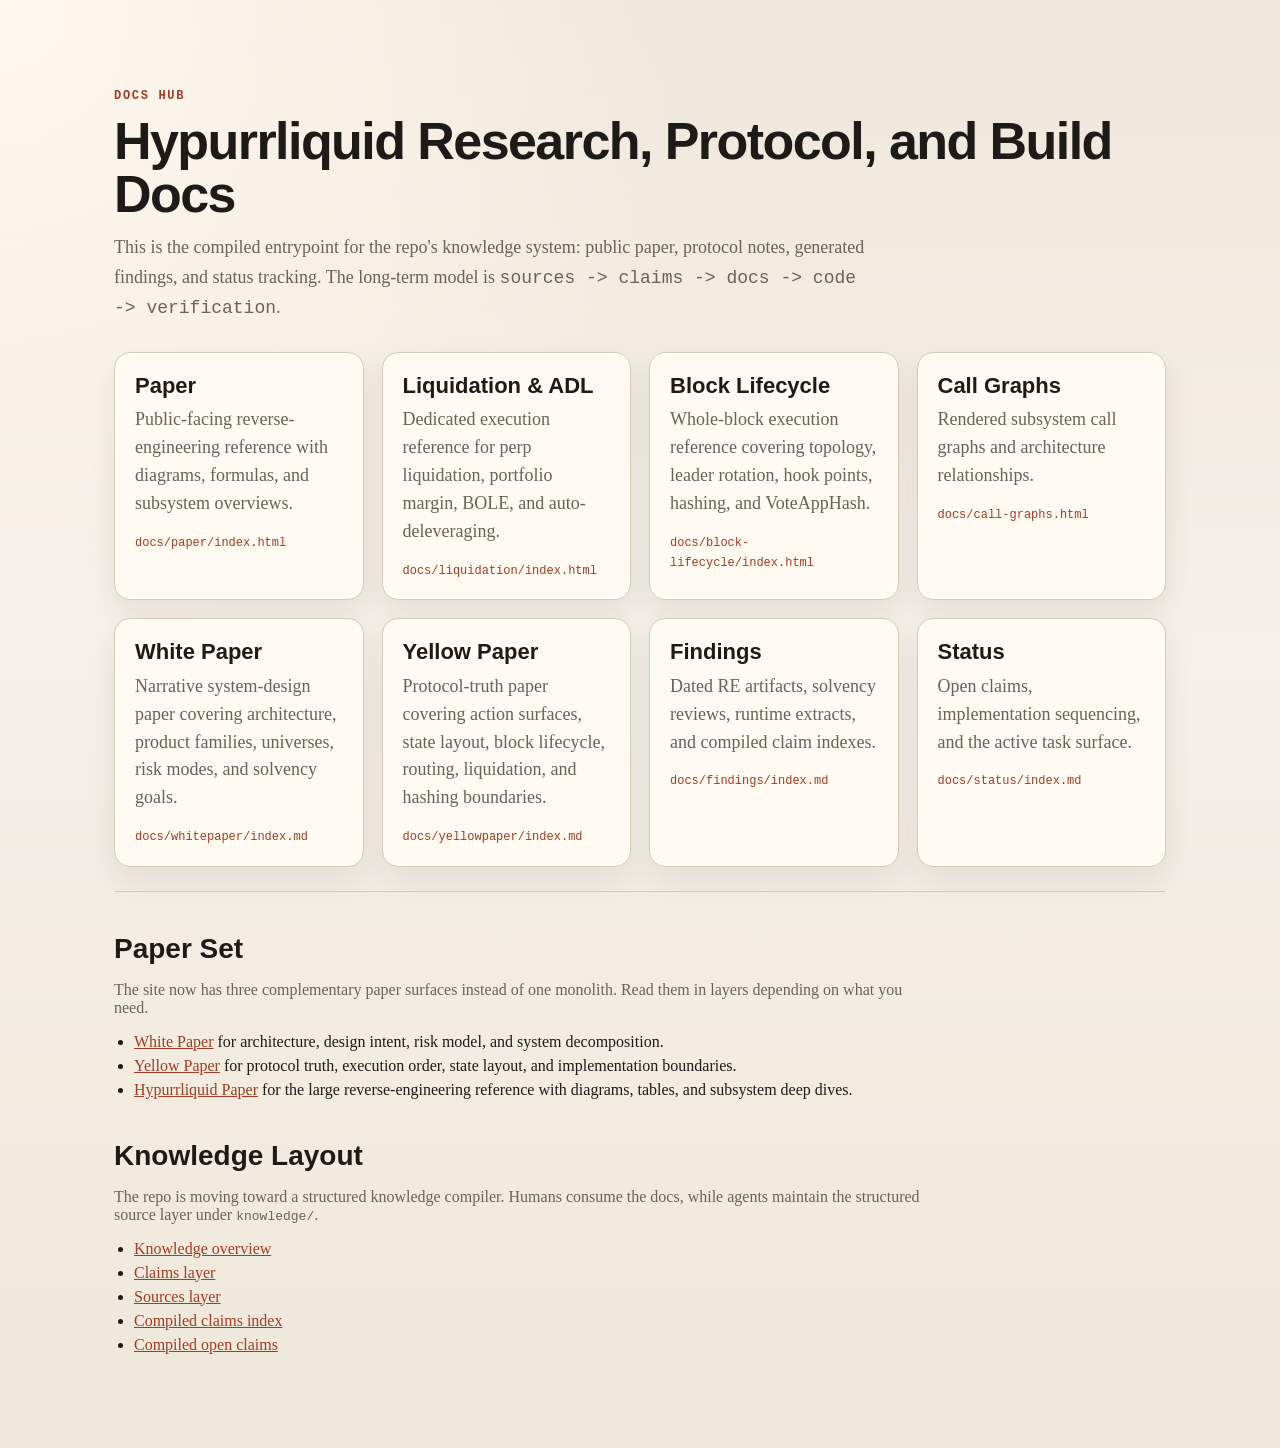
==== index.html @ c40bc3dc "Publish white and yellow papers" ====
<!DOCTYPE html>
<html lang="en">
<head>
<meta charset="UTF-8">
<meta name="viewport" content="width=device-width, initial-scale=1.0">
<title>Hypurrliquid Docs Hub</title>
<style>
:root {
  --bg: #f4f0e8;
  --panel: #fffaf2;
  --ink: #1d1b18;
  --muted: #6a6258;
  --line: #d6cbb9;
  --accent: #9f3d23;
  --accent-soft: #f0d7cb;
  --shadow: rgba(38, 24, 12, 0.08);
  --mono: "SF Mono", "JetBrains Mono", "Menlo", monospace;
  --sans: "Avenir Next", "Helvetica Neue", "Segoe UI", sans-serif;
  --serif: "Iowan Old Style", "Palatino Linotype", Georgia, serif;
}
* { box-sizing: border-box; }
body {
  margin: 0;
  font-family: var(--serif);
  background:
    radial-gradient(circle at top left, #fff8ef 0%, transparent 36%),
    linear-gradient(180deg, #efe7da 0%, var(--bg) 45%, #efe7da 100%);
  color: var(--ink);
}
main {
  max-width: 1100px;
  margin: 0 auto;
  padding: 56px 24px 80px;
}
.hero {
  padding: 32px 0 24px;
  border-bottom: 1px solid var(--line);
}
.eyebrow {
  font: 600 12px/1.4 var(--mono);
  letter-spacing: 0.14em;
  text-transform: uppercase;
  color: var(--accent);
}
h1 {
  margin: 10px 0 12px;
  font: 700 52px/1.02 var(--sans);
  letter-spacing: -0.03em;
}
.hero p {
  max-width: 760px;
  margin: 0;
  color: var(--muted);
  font-size: 18px;
  line-height: 1.65;
}
.grid {
  display: grid;
  grid-template-columns: repeat(auto-fit, minmax(240px, 1fr));
  gap: 18px;
  margin-top: 28px;
}
.card {
  display: block;
  padding: 20px;
  border: 1px solid var(--line);
  border-radius: 16px;
  background: var(--panel);
  box-shadow: 0 12px 30px var(--shadow);
  text-decoration: none;
  color: inherit;
}
.card:hover {
  border-color: var(--accent);
  transform: translateY(-1px);
}
.card h2 {
  margin: 0 0 8px;
  font: 700 22px/1.15 var(--sans);
}
.card p {
  margin: 0 0 14px;
  color: var(--muted);
  line-height: 1.55;
}
.card code {
  font: 12px/1.4 var(--mono);
  color: var(--accent);
}
.section {
  margin-top: 42px;
}
.section h3 {
  margin: 0 0 10px;
  font: 700 28px/1.1 var(--sans);
}
.section p {
  max-width: 820px;
  color: var(--muted);
}
ul {
  padding-left: 20px;
}
li {
  margin: 6px 0;
}
a.inline {
  color: var(--accent);
}
@media (max-width: 700px) {
  h1 { font-size: 38px; }
  .hero p { font-size: 16px; }
}
</style>
</head>
<body>
<main>
  <section class="hero">
    <div class="eyebrow">Docs Hub</div>
    <h1>Hypurrliquid Research, Protocol, and Build Docs</h1>
    <p>
      This is the compiled entrypoint for the repo's knowledge system: public paper,
      protocol notes, generated findings, and status tracking. The long-term model is
      <code>sources -> claims -> docs -> code -> verification</code>.
    </p>
    <div class="grid">
      <a class="card" href="./paper/index.html">
        <h2>Paper</h2>
        <p>Public-facing reverse-engineering reference with diagrams, formulas, and subsystem overviews.</p>
        <code>docs/paper/index.html</code>
      </a>
      <a class="card" href="./liquidation/index.html">
        <h2>Liquidation &amp; ADL</h2>
        <p>Dedicated execution reference for perp liquidation, portfolio margin, BOLE, and auto-deleveraging.</p>
        <code>docs/liquidation/index.html</code>
      </a>
      <a class="card" href="./block-lifecycle/index.html">
        <h2>Block Lifecycle</h2>
        <p>Whole-block execution reference covering topology, leader rotation, hook points, hashing, and VoteAppHash.</p>
        <code>docs/block-lifecycle/index.html</code>
      </a>
      <a class="card" href="./call-graphs.html">
        <h2>Call Graphs</h2>
        <p>Rendered subsystem call graphs and architecture relationships.</p>
        <code>docs/call-graphs.html</code>
      </a>
      <a class="card" href="./whitepaper/index.md">
        <h2>White Paper</h2>
        <p>Narrative system-design paper covering architecture, product families, universes, risk modes, and solvency goals.</p>
        <code>docs/whitepaper/index.md</code>
      </a>
      <a class="card" href="./yellowpaper/index.md">
        <h2>Yellow Paper</h2>
        <p>Protocol-truth paper covering action surfaces, state layout, block lifecycle, routing, liquidation, and hashing boundaries.</p>
        <code>docs/yellowpaper/index.md</code>
      </a>
      <a class="card" href="./findings/index.md">
        <h2>Findings</h2>
        <p>Dated RE artifacts, solvency reviews, runtime extracts, and compiled claim indexes.</p>
        <code>docs/findings/index.md</code>
      </a>
      <a class="card" href="./status/index.md">
        <h2>Status</h2>
        <p>Open claims, implementation sequencing, and the active task surface.</p>
        <code>docs/status/index.md</code>
      </a>
    </div>
  </section>

  <section class="section">
    <h3>Paper Set</h3>
    <p>
      The site now has three complementary paper surfaces instead of one monolith.
      Read them in layers depending on what you need.
    </p>
    <ul>
      <li><a class="inline" href="./whitepaper/index.md">White Paper</a> for architecture, design intent, risk model, and system decomposition.</li>
      <li><a class="inline" href="./yellowpaper/index.md">Yellow Paper</a> for protocol truth, execution order, state layout, and implementation boundaries.</li>
      <li><a class="inline" href="./paper/index.html">Hypurrliquid Paper</a> for the large reverse-engineering reference with diagrams, tables, and subsystem deep dives.</li>
    </ul>
  </section>

  <section class="section">
    <h3>Knowledge Layout</h3>
    <p>
      The repo is moving toward a structured knowledge compiler. Humans consume the docs,
      while agents maintain the structured source layer under <code>knowledge/</code>.
    </p>
    <ul>
      <li><a class="inline" href="./knowledge/README.md">Knowledge overview</a></li>
      <li><a class="inline" href="./knowledge/claims/README.md">Claims layer</a></li>
      <li><a class="inline" href="./knowledge/sources/README.md">Sources layer</a></li>
      <li><a class="inline" href="./findings/claims-index.md">Compiled claims index</a></li>
      <li><a class="inline" href="./status/open-claims.md">Compiled open claims</a></li>
    </ul>
  </section>
</main>
</body>
</html>
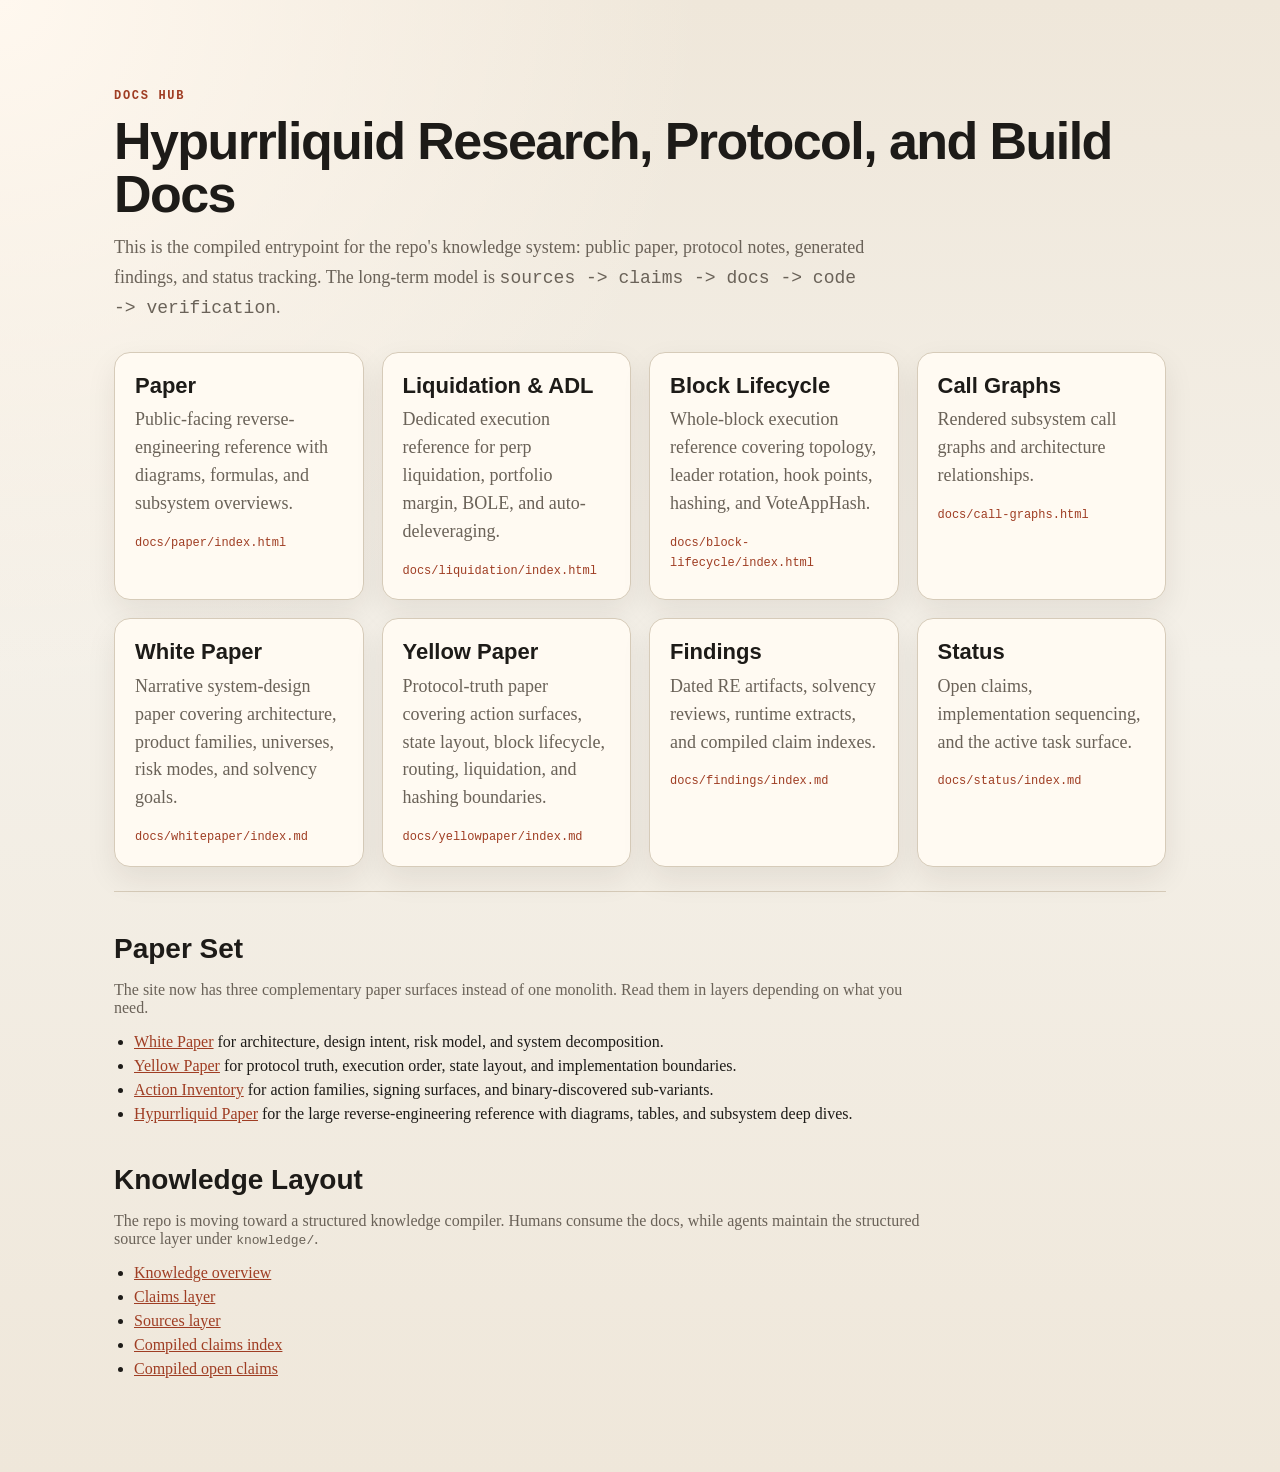
==== commit 9b2f59e6: "Expand docs: papers, status, findings, action inventory" ====
--- a/index.html
+++ b/index.html
@@ -176,6 +176,7 @@
     <ul>
       <li><a class="inline" href="./whitepaper/index.md">White Paper</a> for architecture, design intent, risk model, and system decomposition.</li>
       <li><a class="inline" href="./yellowpaper/index.md">Yellow Paper</a> for protocol truth, execution order, state layout, and implementation boundaries.</li>
+      <li><a class="inline" href="./yellowpaper/action-inventory.md">Action Inventory</a> for action families, signing surfaces, and binary-discovered sub-variants.</li>
       <li><a class="inline" href="./paper/index.html">Hypurrliquid Paper</a> for the large reverse-engineering reference with diagrams, tables, and subsystem deep dives.</li>
     </ul>
   </section>
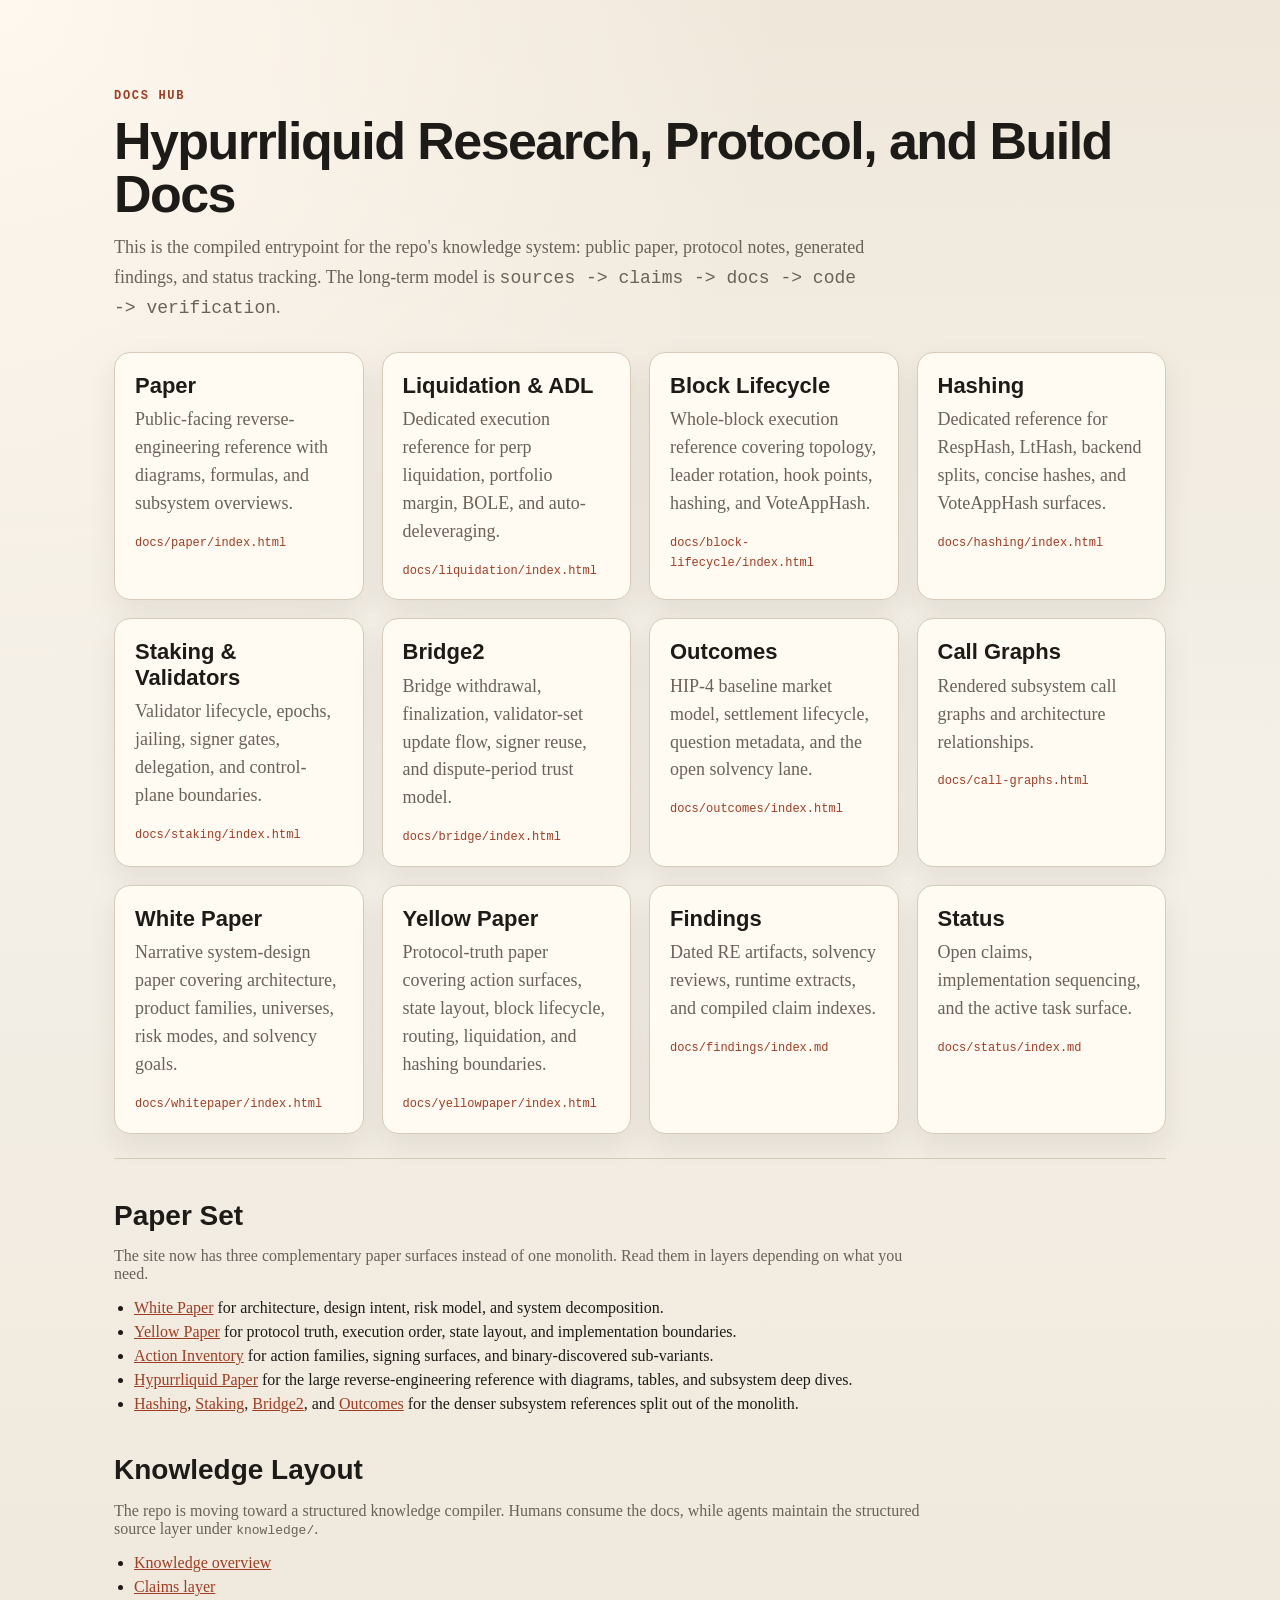
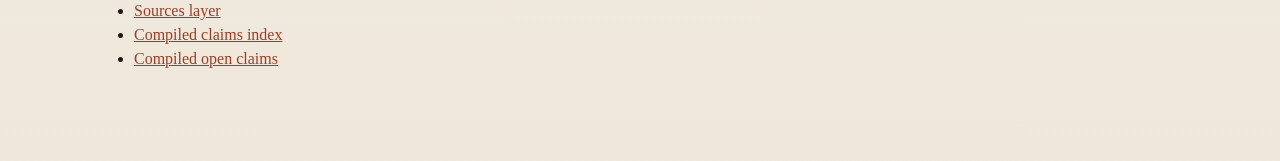
==== commit 08b9664d: "Add hashing staking bridge and outcomes reference pages" ====
--- a/index.html
+++ b/index.html
@@ -139,20 +139,40 @@
         <p>Whole-block execution reference covering topology, leader rotation, hook points, hashing, and VoteAppHash.</p>
         <code>docs/block-lifecycle/index.html</code>
       </a>
+      <a class="card" href="./hashing/index.html">
+        <h2>Hashing</h2>
+        <p>Dedicated reference for RespHash, LtHash, backend splits, concise hashes, and VoteAppHash surfaces.</p>
+        <code>docs/hashing/index.html</code>
+      </a>
+      <a class="card" href="./staking/index.html">
+        <h2>Staking &amp; Validators</h2>
+        <p>Validator lifecycle, epochs, jailing, signer gates, delegation, and control-plane boundaries.</p>
+        <code>docs/staking/index.html</code>
+      </a>
+      <a class="card" href="./bridge/index.html">
+        <h2>Bridge2</h2>
+        <p>Bridge withdrawal, finalization, validator-set update flow, signer reuse, and dispute-period trust model.</p>
+        <code>docs/bridge/index.html</code>
+      </a>
+      <a class="card" href="./outcomes/index.html">
+        <h2>Outcomes</h2>
+        <p>HIP-4 baseline market model, settlement lifecycle, question metadata, and the open solvency lane.</p>
+        <code>docs/outcomes/index.html</code>
+      </a>
       <a class="card" href="./call-graphs.html">
         <h2>Call Graphs</h2>
         <p>Rendered subsystem call graphs and architecture relationships.</p>
         <code>docs/call-graphs.html</code>
       </a>
-      <a class="card" href="./whitepaper/index.md">
+      <a class="card" href="./whitepaper/index.html">
         <h2>White Paper</h2>
         <p>Narrative system-design paper covering architecture, product families, universes, risk modes, and solvency goals.</p>
-        <code>docs/whitepaper/index.md</code>
-      </a>
-      <a class="card" href="./yellowpaper/index.md">
+        <code>docs/whitepaper/index.html</code>
+      </a>
+      <a class="card" href="./yellowpaper/index.html">
         <h2>Yellow Paper</h2>
         <p>Protocol-truth paper covering action surfaces, state layout, block lifecycle, routing, liquidation, and hashing boundaries.</p>
-        <code>docs/yellowpaper/index.md</code>
+        <code>docs/yellowpaper/index.html</code>
       </a>
       <a class="card" href="./findings/index.md">
         <h2>Findings</h2>
@@ -174,10 +194,11 @@
       Read them in layers depending on what you need.
     </p>
     <ul>
-      <li><a class="inline" href="./whitepaper/index.md">White Paper</a> for architecture, design intent, risk model, and system decomposition.</li>
-      <li><a class="inline" href="./yellowpaper/index.md">Yellow Paper</a> for protocol truth, execution order, state layout, and implementation boundaries.</li>
-      <li><a class="inline" href="./yellowpaper/action-inventory.md">Action Inventory</a> for action families, signing surfaces, and binary-discovered sub-variants.</li>
+      <li><a class="inline" href="./whitepaper/index.html">White Paper</a> for architecture, design intent, risk model, and system decomposition.</li>
+      <li><a class="inline" href="./yellowpaper/index.html">Yellow Paper</a> for protocol truth, execution order, state layout, and implementation boundaries.</li>
+      <li><a class="inline" href="./yellowpaper/action-inventory.html">Action Inventory</a> for action families, signing surfaces, and binary-discovered sub-variants.</li>
       <li><a class="inline" href="./paper/index.html">Hypurrliquid Paper</a> for the large reverse-engineering reference with diagrams, tables, and subsystem deep dives.</li>
+      <li><a class="inline" href="./hashing/index.html">Hashing</a>, <a class="inline" href="./staking/index.html">Staking</a>, <a class="inline" href="./bridge/index.html">Bridge2</a>, and <a class="inline" href="./outcomes/index.html">Outcomes</a> for the denser subsystem references split out of the monolith.</li>
     </ul>
   </section>
 
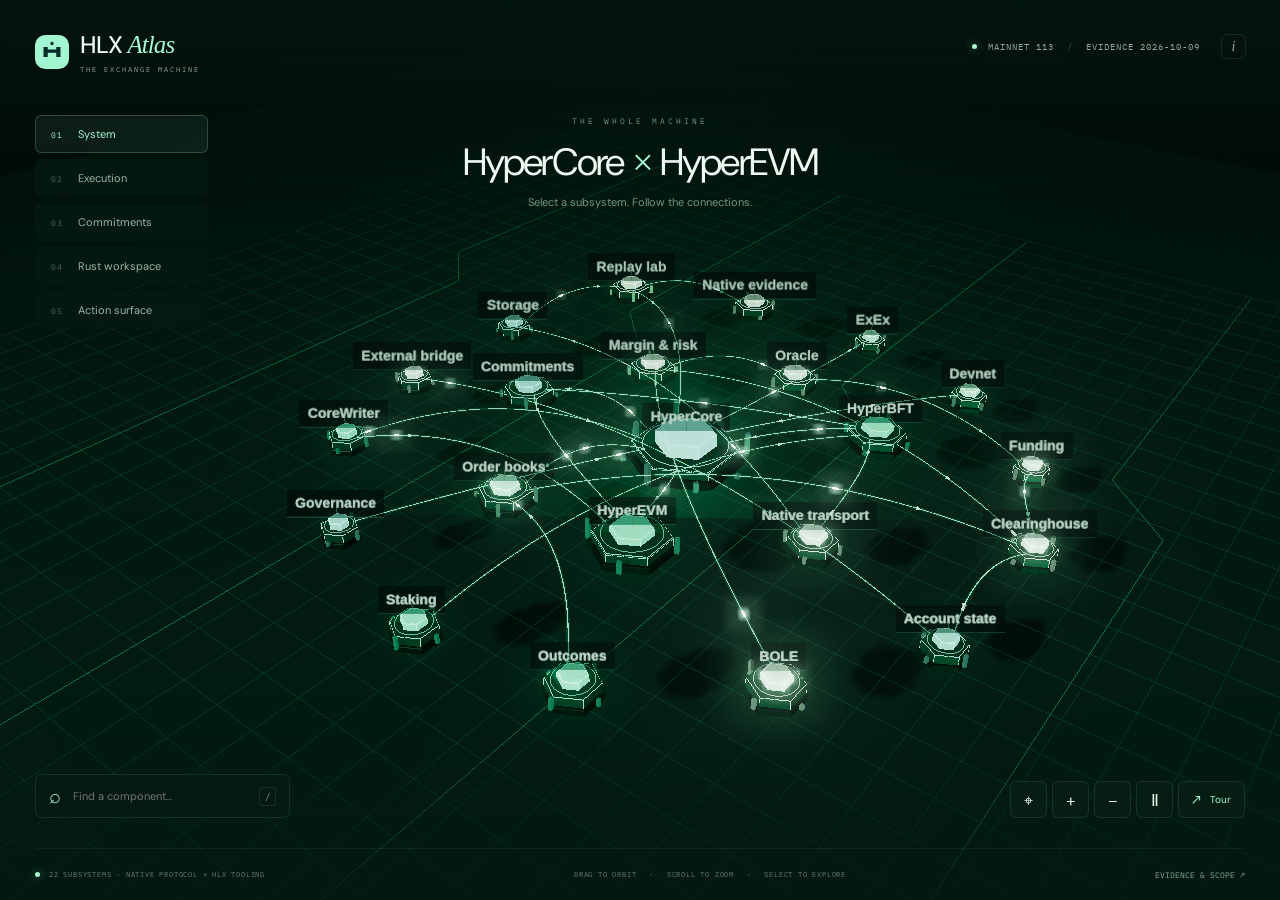
==== commit 506f1e6b: "Replace public docs with the interactive HLX machine atlas" ====
--- a/index.html
+++ b/index.html
@@ -1,221 +1,29 @@
-<!DOCTYPE html>
+<!doctype html>
 <html lang="en">
 <head>
-<meta charset="UTF-8">
-<meta name="viewport" content="width=device-width, initial-scale=1.0">
-<title>Hypurrliquid Docs Hub</title>
-<style>
-:root {
-  --bg: #f4f0e8;
-  --panel: #fffaf2;
-  --ink: #1d1b18;
-  --muted: #6a6258;
-  --line: #d6cbb9;
-  --accent: #9f3d23;
-  --accent-soft: #f0d7cb;
-  --shadow: rgba(38, 24, 12, 0.08);
-  --mono: "SF Mono", "JetBrains Mono", "Menlo", monospace;
-  --sans: "Avenir Next", "Helvetica Neue", "Segoe UI", sans-serif;
-  --serif: "Iowan Old Style", "Palatino Linotype", Georgia, serif;
-}
-* { box-sizing: border-box; }
-body {
-  margin: 0;
-  font-family: var(--serif);
-  background:
-    radial-gradient(circle at top left, #fff8ef 0%, transparent 36%),
-    linear-gradient(180deg, #efe7da 0%, var(--bg) 45%, #efe7da 100%);
-  color: var(--ink);
-}
-main {
-  max-width: 1100px;
-  margin: 0 auto;
-  padding: 56px 24px 80px;
-}
-.hero {
-  padding: 32px 0 24px;
-  border-bottom: 1px solid var(--line);
-}
-.eyebrow {
-  font: 600 12px/1.4 var(--mono);
-  letter-spacing: 0.14em;
-  text-transform: uppercase;
-  color: var(--accent);
-}
-h1 {
-  margin: 10px 0 12px;
-  font: 700 52px/1.02 var(--sans);
-  letter-spacing: -0.03em;
-}
-.hero p {
-  max-width: 760px;
-  margin: 0;
-  color: var(--muted);
-  font-size: 18px;
-  line-height: 1.65;
-}
-.grid {
-  display: grid;
-  grid-template-columns: repeat(auto-fit, minmax(240px, 1fr));
-  gap: 18px;
-  margin-top: 28px;
-}
-.card {
-  display: block;
-  padding: 20px;
-  border: 1px solid var(--line);
-  border-radius: 16px;
-  background: var(--panel);
-  box-shadow: 0 12px 30px var(--shadow);
-  text-decoration: none;
-  color: inherit;
-}
-.card:hover {
-  border-color: var(--accent);
-  transform: translateY(-1px);
-}
-.card h2 {
-  margin: 0 0 8px;
-  font: 700 22px/1.15 var(--sans);
-}
-.card p {
-  margin: 0 0 14px;
-  color: var(--muted);
-  line-height: 1.55;
-}
-.card code {
-  font: 12px/1.4 var(--mono);
-  color: var(--accent);
-}
-.section {
-  margin-top: 42px;
-}
-.section h3 {
-  margin: 0 0 10px;
-  font: 700 28px/1.1 var(--sans);
-}
-.section p {
-  max-width: 820px;
-  color: var(--muted);
-}
-ul {
-  padding-left: 20px;
-}
-li {
-  margin: 6px 0;
-}
-a.inline {
-  color: var(--accent);
-}
-@media (max-width: 700px) {
-  h1 { font-size: 38px; }
-  .hero p { font-size: 16px; }
-}
-</style>
+<meta charset="utf-8"><meta name="viewport" content="width=device-width,initial-scale=1">
+<meta name="theme-color" content="#041812"><meta name="description" content="Explore HLX in three dimensions: an interactive map of HyperCore, HyperEVM, the Rust workspace and native evidence.">
+<title>HLX · The Machine Atlas</title><link rel="icon" href="./mark.svg"><link rel="stylesheet" href="./style.css?v=873ecec02697">
+<script type="importmap">{"imports":{"three":"./vendor/three.module.js"}}</script>
 </head>
 <body>
-<main>
-  <section class="hero">
-    <div class="eyebrow">Docs Hub</div>
-    <h1>Hypurrliquid Research, Protocol, and Build Docs</h1>
-    <p>
-      This is the compiled entrypoint for the repo's knowledge system: public paper,
-      protocol notes, generated findings, and status tracking. The long-term model is
-      <code>sources -> claims -> docs -> code -> verification</code>.
-    </p>
-    <div class="grid">
-      <a class="card" href="./paper/index.html">
-        <h2>Paper</h2>
-        <p>Public-facing reverse-engineering reference with diagrams, formulas, and subsystem overviews.</p>
-        <code>docs/paper/index.html</code>
-      </a>
-      <a class="card" href="./liquidation/index.html">
-        <h2>Liquidation &amp; ADL</h2>
-        <p>Dedicated execution reference for perp liquidation, portfolio margin, BOLE, and auto-deleveraging.</p>
-        <code>docs/liquidation/index.html</code>
-      </a>
-      <a class="card" href="./block-lifecycle/index.html">
-        <h2>Block Lifecycle</h2>
-        <p>Whole-block execution reference covering topology, leader rotation, hook points, hashing, and VoteAppHash.</p>
-        <code>docs/block-lifecycle/index.html</code>
-      </a>
-      <a class="card" href="./hashing/index.html">
-        <h2>Hashing</h2>
-        <p>Dedicated reference for RespHash, LtHash, backend splits, concise hashes, and VoteAppHash surfaces.</p>
-        <code>docs/hashing/index.html</code>
-      </a>
-      <a class="card" href="./staking/index.html">
-        <h2>Staking &amp; Validators</h2>
-        <p>Validator lifecycle, epochs, jailing, signer gates, delegation, and control-plane boundaries.</p>
-        <code>docs/staking/index.html</code>
-      </a>
-      <a class="card" href="./bridge/index.html">
-        <h2>Bridge2</h2>
-        <p>Bridge withdrawal, finalization, validator-set update flow, signer reuse, and dispute-period trust model.</p>
-        <code>docs/bridge/index.html</code>
-      </a>
-      <a class="card" href="./outcomes/index.html">
-        <h2>Outcomes</h2>
-        <p>HIP-4 baseline market model, settlement lifecycle, question metadata, and the open solvency lane.</p>
-        <code>docs/outcomes/index.html</code>
-      </a>
-      <a class="card" href="./call-graphs.html">
-        <h2>Call Graphs</h2>
-        <p>Rendered subsystem call graphs and architecture relationships.</p>
-        <code>docs/call-graphs.html</code>
-      </a>
-      <a class="card" href="./whitepaper/index.html">
-        <h2>White Paper</h2>
-        <p>Narrative system-design paper covering architecture, product families, universes, risk modes, and solvency goals.</p>
-        <code>docs/whitepaper/index.html</code>
-      </a>
-      <a class="card" href="./yellowpaper/index.html">
-        <h2>Yellow Paper</h2>
-        <p>Protocol-truth paper covering action surfaces, state layout, block lifecycle, routing, liquidation, and hashing boundaries.</p>
-        <code>docs/yellowpaper/index.html</code>
-      </a>
-      <a class="card" href="./findings/index.md">
-        <h2>Findings</h2>
-        <p>Dated RE artifacts, solvency reviews, runtime extracts, and compiled claim indexes.</p>
-        <code>docs/findings/index.md</code>
-      </a>
-      <a class="card" href="./status/index.md">
-        <h2>Status</h2>
-        <p>Open claims, implementation sequencing, and the active task surface.</p>
-        <code>docs/status/index.md</code>
-      </a>
-    </div>
-  </section>
-
-  <section class="section">
-    <h3>Paper Set</h3>
-    <p>
-      The site now has three complementary paper surfaces instead of one monolith.
-      Read them in layers depending on what you need.
-    </p>
-    <ul>
-      <li><a class="inline" href="./whitepaper/index.html">White Paper</a> for architecture, design intent, risk model, and system decomposition.</li>
-      <li><a class="inline" href="./yellowpaper/index.html">Yellow Paper</a> for protocol truth, execution order, state layout, and implementation boundaries.</li>
-      <li><a class="inline" href="./yellowpaper/action-inventory.html">Action Inventory</a> for action families, signing surfaces, and binary-discovered sub-variants.</li>
-      <li><a class="inline" href="./paper/index.html">Hypurrliquid Paper</a> for the large reverse-engineering reference with diagrams, tables, and subsystem deep dives.</li>
-      <li><a class="inline" href="./hashing/index.html">Hashing</a>, <a class="inline" href="./staking/index.html">Staking</a>, <a class="inline" href="./bridge/index.html">Bridge2</a>, and <a class="inline" href="./outcomes/index.html">Outcomes</a> for the denser subsystem references split out of the monolith.</li>
-    </ul>
-  </section>
-
-  <section class="section">
-    <h3>Knowledge Layout</h3>
-    <p>
-      The repo is moving toward a structured knowledge compiler. Humans consume the docs,
-      while agents maintain the structured source layer under <code>knowledge/</code>.
-    </p>
-    <ul>
-      <li><a class="inline" href="./knowledge/README.md">Knowledge overview</a></li>
-      <li><a class="inline" href="./knowledge/claims/README.md">Claims layer</a></li>
-      <li><a class="inline" href="./knowledge/sources/README.md">Sources layer</a></li>
-      <li><a class="inline" href="./findings/claims-index.md">Compiled claims index</a></li>
-      <li><a class="inline" href="./status/open-claims.md">Compiled open claims</a></li>
-    </ul>
-  </section>
-</main>
+<div id="universe" aria-label="Interactive three-dimensional protocol map"></div>
+<div class="vignette" aria-hidden="true"></div>
+<header class="identity"><img src="./mark.svg" width="34" height="34" alt=""><div><strong>HLX <i>Atlas</i></strong><span>THE EXCHANGE MACHINE</span></div></header>
+<div class="top-meta"><span class="live-dot"></span>MAINNET 113<span class="divider">/</span><span id="snapshot-date">RESEARCH SNAPSHOT</span><button id="about-toggle" aria-label="About this map">i</button></div>
+<nav class="layer-rail" aria-label="Map layers"><button data-layer="architecture" class="active"><span>01</span>System</button><button data-layer="flow"><span>02</span>Execution</button><button data-layer="state"><span>03</span>Commitments</button><button data-layer="crates"><span>04</span>Rust workspace</button><button data-layer="actions"><span>05</span>Action surface</button></nav>
+<section class="scene-title" aria-live="polite"><span id="scene-kicker">THE WHOLE MACHINE</span><h1 id="scene-title">HyperCore <i>×</i> HyperEVM</h1><p id="scene-description">Select a subsystem. Follow the connections.</p></section>
+<button id="back-map" class="back-map" hidden>↑ Whole machine</button>
+<div class="search-shell"><label class="sr-only" for="map-search">Find a component</label><span>⌕</span><input id="map-search" placeholder="Find a component…" autocomplete="off"><kbd>/</kbd><div id="search-results" hidden></div></div>
+<div class="scope-filters" id="scope-filters" hidden></div>
+<aside class="inspector" id="inspector" hidden aria-live="polite"></aside>
+<div class="hover-label" id="hover-label" hidden></div>
+<div class="journey" id="journey" hidden><button id="flow-play" aria-label="Play execution journey">▶</button><label class="sr-only" for="flow-step">Execution stage</label><input id="flow-step" type="range" min="0" max="7" value="0"><output id="flow-output">01 / 08</output><button id="flow-close" aria-label="Pause execution journey">Ⅱ</button></div>
+<div class="view-controls"><button id="map-reset" aria-label="Reset camera">⌖</button><button id="map-zoom-in" aria-label="Zoom in">+</button><button id="map-zoom-out" aria-label="Zoom out">−</button><button id="motion-toggle" aria-label="Pause animation">Ⅱ</button><button id="tour-toggle" aria-label="Take a guided tour">↗<span>Tour</span></button></div>
+<footer class="map-footer"><div><span class="status-dot"></span><span id="map-count">17 CRATES · 92 ACTIONS · 42 STATE SLOTS</span></div><span id="interaction-hint">DRAG TO ORBIT <b>·</b> SCROLL TO ZOOM <b>·</b> SELECT TO EXPLORE</span><button id="proof-toggle">EVIDENCE & SCOPE ↗</button></footer>
+<dialog id="evidence-dialog"><button class="dialog-close" aria-label="Close evidence">×</button><div id="evidence-content"></div></dialog>
+<div class="loading" id="loading"><div class="loading-ring"></div><span>ASSEMBLING THE MACHINE</span></div>
+<script type="module" src="./app.js?v=34e83dfbbbfd"></script>
+<noscript><div class="no-js">This spatial atlas requires JavaScript. <a href="./reference.html">Read the static reference</a>.</div></noscript>
 </body>
 </html>
--- a/style.css
+++ b/style.css
@@ -0,0 +1,19 @@
+@import url('https://fonts.googleapis.com/css2?family=DM+Sans:wght@400;500;600;700&family=IBM+Plex+Mono:wght@400;500&display=swap');
+:root{--bg:#041812;--mint:#a6f9d0;--ink:#edf8f0;--muted:#8eaa98;--line:#b7fbd01a;--mono:'IBM Plex Mono',monospace;--sans:'DM Sans',system-ui,sans-serif;color-scheme:dark}
+*{box-sizing:border-box}html,body{width:100%;height:100%;margin:0;overflow:hidden}body{background:var(--bg);color:var(--ink);font:13px var(--sans)}button,input{font:inherit}button{cursor:pointer;background:transparent;color:inherit;border:1px solid var(--line);border-radius:6px}a{color:var(--mint)}button:hover{background:#a6f9d00e;border-color:#a6f9d05a}button:focus-visible,a:focus-visible,input:focus-visible{outline:2px solid var(--mint);outline-offset:4px}button,input{touch-action:manipulation}[hidden]{display:none!important}.sr-only{position:absolute;width:1px;height:1px;clip:rect(0,0,0,0);overflow:hidden}#universe{position:absolute;inset:0;width:100%;height:100%;background:var(--bg)}.vignette{position:absolute;inset:0;pointer-events:none;background:linear-gradient(180deg,#041812cc 0,transparent 25%,transparent 78%,#041812d9 100%);z-index:1}
+.identity{position:absolute;left:35px;top:29px;z-index:5;display:flex;align-items:center;gap:11px}.identity strong{font-size:24px;letter-spacing:-.9px;font-weight:500}.identity i{font:italic 25px Georgia;color:var(--mint)}.identity div>span{display:block;font:7px var(--mono);letter-spacing:2px;color:var(--muted);margin-top:5px}.top-meta{position:absolute;right:34px;top:34px;z-index:5;display:flex;align-items:center;gap:11px;font:9px var(--mono);letter-spacing:1px;color:var(--muted)}.top-meta>button{width:25px;height:25px;margin-left:10px;font:italic 14px Georgia}.live-dot,.status-dot{width:5px;height:5px;border-radius:50%;background:var(--mint);display:inline-block;box-shadow:0 0 10px #a6f9d080}.divider{opacity:.4;margin:0 2px}
+.layer-rail{position:absolute;z-index:7;left:35px;top:115px;display:flex;flex-direction:column;gap:6px}.layer-rail button{text-align:left;padding:11px 15px;font-size:11px;color:#99b7a4;border-color:transparent;background:#061b14b0;backdrop-filter:blur(12px);min-width:173px}.layer-rail button>span{font:8px var(--mono);letter-spacing:1px;color:#456d56;margin-right:15px}.layer-rail button.active{background:#a6f9d011;color:var(--mint);border-color:#a6f9d036}.layer-rail button.active>span{color:var(--mint)}
+.scene-title{position:absolute;z-index:4;left:50%;top:111px;transform:translateX(-50%);text-align:center;pointer-events:none;width:650px}.scene-title>span{font:8px var(--mono);letter-spacing:3px;color:#719b82}.scene-title h1{font-size:38px;letter-spacing:-1.8px;font-weight:400;margin:12px 0 7px;line-height:1.2}.scene-title h1 i{font:italic 38px Georgia;color:var(--mint)}.scene-title p{font-size:11px;color:#789883;margin:0;line-height:1.7}.search-shell{position:absolute;z-index:9;left:35px;bottom:82px;width:255px;display:flex;gap:10px;align-items:center;border:1px solid var(--line);border-radius:7px;background:#051a12da;backdrop-filter:blur(16px);padding:11px 13px}.search-shell>span{font-size:20px;color:var(--mint);line-height:1}.search-shell input{font-size:11px;background:transparent;border:0;outline:none;color:var(--ink);width:100%}.search-shell kbd{font:9px var(--mono);color:var(--muted);border:1px solid var(--line);padding:3px 5px;border-radius:3px}#search-results{position:absolute;left:0;right:0;bottom:49px;max-height:340px;overflow:auto;background:#092719f2;border:1px solid #a6f9d036;border-radius:8px;padding:6px}#search-results button{width:100%;text-align:left;padding:11px;border:0;border-radius:4px;font-size:11px}#search-results small{display:block;color:var(--muted);font:8px var(--mono);margin-top:5px}
+.scope-filters{position:absolute;left:35px;top:380px;z-index:6;display:flex;flex-direction:column;gap:5px;max-width:173px}.scope-filters button{font:9px var(--mono);padding:8px 11px;border:0;text-align:left;color:var(--muted);background:#071f1580}.scope-filters button.active{color:var(--mint);background:#a6f9d011}.scope-filters>span{font:7px var(--mono);letter-spacing:1px;color:#5d876b;margin:0 0 4px 10px}
+.inspector{position:absolute;right:33px;top:112px;bottom:145px;width:310px;z-index:8;background:linear-gradient(135deg,#092b1df2,#062215f5);backdrop-filter:blur(24px);border:1px solid #a6f9d02b;border-radius:11px;overflow:auto;padding:24px;box-shadow:0 30px 60px #0003;scrollbar-width:thin;scrollbar-color:#386148 transparent}.inspector-close{position:absolute;right:14px;top:12px;font-size:21px;border:0;color:var(--muted);width:24px;height:24px}.inspector .kicker{font:8px var(--mono);letter-spacing:1.7px;color:#78a28a;padding-right:10px}.inspector h2{font-size:25px;line-height:1.3;letter-spacing:-.8px;font-weight:500;margin:20px 0 15px;overflow-wrap:anywhere}.inspector p{font-size:11px;line-height:1.9;color:#a2bcab;margin:0 0 15px}.inspector h3{font:8px var(--mono);letter-spacing:1.1px;color:var(--mint);margin:23px 0 11px}.inspector .line{border-top:1px solid var(--line);padding-top:15px;margin-top:20px}.inspector .fact{display:flex;justify-content:space-between;font:9px/1.8 var(--mono);color:#789b85;padding:6px 0;border-bottom:1px solid #a6f9d00c;gap:10px}.inspector .fact strong{font-weight:400;color:#c6e7d2;text-align:right;overflow-wrap:anywhere}.inspector .connection{display:block;width:100%;font-size:10px;padding:9px 11px;margin-bottom:6px;text-align:left;background:#a6f9d005}.inspector .connection>span{color:var(--mint);float:right}.inspector .source{font:8px/1.8 var(--mono);color:#6a967b;overflow-wrap:anywhere}.inspector .proof-button{width:100%;padding:10px;font:9px var(--mono);color:var(--mint);margin-top:10px}.inspector details{border-top:1px solid var(--line);margin-top:16px;padding-top:14px}.inspector summary{cursor:pointer;font:9px var(--mono);color:var(--mint)}.inspector details p{margin-top:13px}.badge{display:inline-flex;padding:4px 7px;border:1px solid #a6f9d021;border-radius:4px;font:8px var(--mono);color:#99c7ab;margin-right:5px;margin-top:5px}.badge.amber{color:#d7c17d;border-color:#d7c17d30}
+.hover-label{position:absolute;left:50%;bottom:92px;transform:translateX(-50%);z-index:4;font:9px var(--mono);letter-spacing:.5px;color:#a1c9ad;max-width:500px;text-align:center;pointer-events:none}.journey{position:absolute;z-index:6;left:50%;bottom:82px;transform:translateX(-50%);width:410px;padding:12px;display:flex;align-items:center;gap:12px;background:#051e15e8;border:1px solid var(--line);border-radius:8px;backdrop-filter:blur(15px)}.journey button{border:0;color:var(--mint);width:22px;height:22px}.journey input{width:100%;accent-color:var(--mint)}.journey output{font:9px var(--mono);white-space:nowrap;color:var(--muted)}.view-controls{position:absolute;right:35px;bottom:82px;z-index:6;display:flex;gap:5px}.view-controls button{height:37px;min-width:37px;display:flex;align-items:center;justify-content:center;background:#061f15da;backdrop-filter:blur(15px);font:16px var(--mono)}#tour-toggle{padding:0 13px;gap:9px;font-size:15px;color:var(--mint)}#tour-toggle span{font:10px var(--sans)}.view-controls button.active{background:#a6f9d01b;border-color:var(--mint)}
+.map-footer{position:absolute;bottom:0;height:52px;left:35px;right:35px;z-index:6;display:flex;align-items:center;justify-content:space-between;border-top:1px solid #a6f9d010;font:7px var(--mono);letter-spacing:.8px;color:#668573}.map-footer>div{display:flex;align-items:center;gap:9px}.map-footer b{color:#45604e;margin:0 8px}.map-footer>button{font:8px var(--mono);padding:6px 0;border:0;color:#85ac95}
+.atlas-label:focus-visible{outline:2px solid var(--mint)!important;outline-offset:4px!important}
+
+dialog{width:min(770px,calc(100vw - 40px));max-height:80vh;padding:40px;border-radius:13px;border:1px solid #a6f9d040;background:#09271b;color:var(--ink);box-shadow:0 40px 130px #0008;scrollbar-width:thin;scrollbar-color:#386148 transparent}dialog::backdrop{background:#0008;backdrop-filter:blur(12px)}.dialog-close{position:absolute;top:16px;right:17px;border:0;font-size:23px;color:var(--muted)}dialog h2{font-size:26px;line-height:1.3;font-weight:500;letter-spacing:-.7px;margin:12px 0 20px}dialog h3{font-size:16px;font-weight:500;margin-top:25px}dialog p{font-size:12px;line-height:1.9;color:#a4bcae}dialog pre{white-space:pre-wrap;overflow-wrap:anywhere;font:10px/1.8 var(--mono);color:#a2c1aa}dialog .document-button{display:block;padding:12px 0;border:0;border-bottom:1px solid var(--line);text-align:left;width:100%;font-size:11px;color:var(--mint)}dialog .document-button small{display:block;font:8px var(--mono);color:var(--muted);margin-top:5px}dialog .evidence-sha{font:8px/1.8 var(--mono);overflow-wrap:anywhere;color:#668f75;border:1px solid var(--line);padding:15px;margin-bottom:20px}.loading{position:absolute;inset:0;z-index:20;display:flex;flex-direction:column;align-items:center;justify-content:center;gap:24px;background:#041812;pointer-events:none;transition:opacity .7s}.loading.fade{opacity:0}.loading>span{font:9px var(--mono);letter-spacing:3px;color:#82b595}.loading-ring{width:44px;height:44px;border:1px solid #a6f9d01e;border-top-color:var(--mint);border-radius:50%;animation:turn 1.2s linear infinite}@keyframes turn{to{transform:rotate(360deg)}}.no-js{position:absolute;z-index:30;inset:0;display:grid;place-content:center;background:var(--bg);font-size:18px}
+@media(max-width:1100px){.scene-title{top:110px;width:500px;left:54%}.scene-title h1{font-size:30px}.inspector{width:280px;right:24px}.layer-rail{left:24px}.identity{left:24px}.top-meta{right:24px}.search-shell{left:24px;width:210px}.map-footer{left:24px;right:24px}#interaction-hint{display:none}.view-controls{right:24px}.journey{width:300px}}
+@media(max-width:700px){.identity{top:20px;left:18px}.identity img{width:29px;height:29px}.identity strong{font-size:21px}.identity i{font-size:23px}.identity div>span{font-size:6px;letter-spacing:1.5px}.top-meta{right:18px;top:24px;font-size:7px;gap:6px}.top-meta #snapshot-date,.top-meta .divider{display:none}.top-meta>button{margin-left:7px;width:22px;height:22px}.layer-rail{top:84px;left:18px;right:18px;flex-direction:row;gap:4px;justify-content:space-between}.layer-rail button{font-size:9px;padding:9px 7px;min-width:0;text-align:center;flex:1;backdrop-filter:blur(8px)}.layer-rail button span{display:none}.scene-title{top:142px;left:50%;width:90%}.scene-title>span{font-size:7px;letter-spacing:2px}.scene-title h1{font-size:28px;margin-top:8px}.scene-title h1 i{font-size:28px}.scene-title p{font-size:9px}.inspector{top:auto;left:18px;right:18px;bottom:142px;max-height:35vh;width:auto;padding:19px;background:#09291ded}.inspector h2{font-size:22px;margin:12px 0}.inspector p{font-size:10px;margin-bottom:10px}.inspector .kicker{font-size:7px}.inspector h3{margin-top:17px}.search-shell{bottom:73px;left:18px;right:18px;width:auto;padding:10px;max-width:190px}.search-shell input{font-size:10px}.search-shell kbd{display:none}.view-controls{right:18px;bottom:73px;gap:3px}.view-controls button{min-width:28px;height:34px;font-size:14px}#tour-toggle{padding:0 7px}#tour-toggle span{display:none}.map-footer{height:46px;left:18px;right:18px;font-size:6px;letter-spacing:.3px}.map-footer>button{font-size:6px}.hover-label{bottom:122px;font-size:7px;max-width:90%;width:90%}.scope-filters{left:18px;top:235px;display:flex;flex-direction:row;flex-wrap:wrap;max-width:calc(100% - 36px);gap:3px}.scope-filters>span{display:none}.scope-filters button{font-size:7px;padding:6px 8px}.journey{bottom:124px;width:calc(100% - 36px);left:18px;transform:none;padding:9px}.journey output{font-size:8px}dialog{padding:28px 22px;max-height:84vh}dialog h2{font-size:23px}.atlas-label{font-size:9px!important;padding:5px 7px!important}}
+@media(prefers-reduced-motion:reduce){*,*:before,*:after{animation-duration:.01ms!important;transition-duration:.01ms!important}}
+
+.inspector{bottom:auto;max-height:calc(100vh - 220px)}.back-map{position:absolute;top:220px;left:50%;transform:translateX(-50%);z-index:7;background:#071e15ca;padding:8px 13px;font:9px var(--mono);color:var(--mint)}.inspector .dive-button{width:100%;font:10px var(--mono);color:#063021;background:var(--mint);padding:12px;margin:18px 0 4px;border-color:var(--mint)}
+@media(max-width:700px){.inspector{top:auto;bottom:142px;max-height:35vh}.back-map{top:213px;font-size:8px;padding:6px 10px}}
